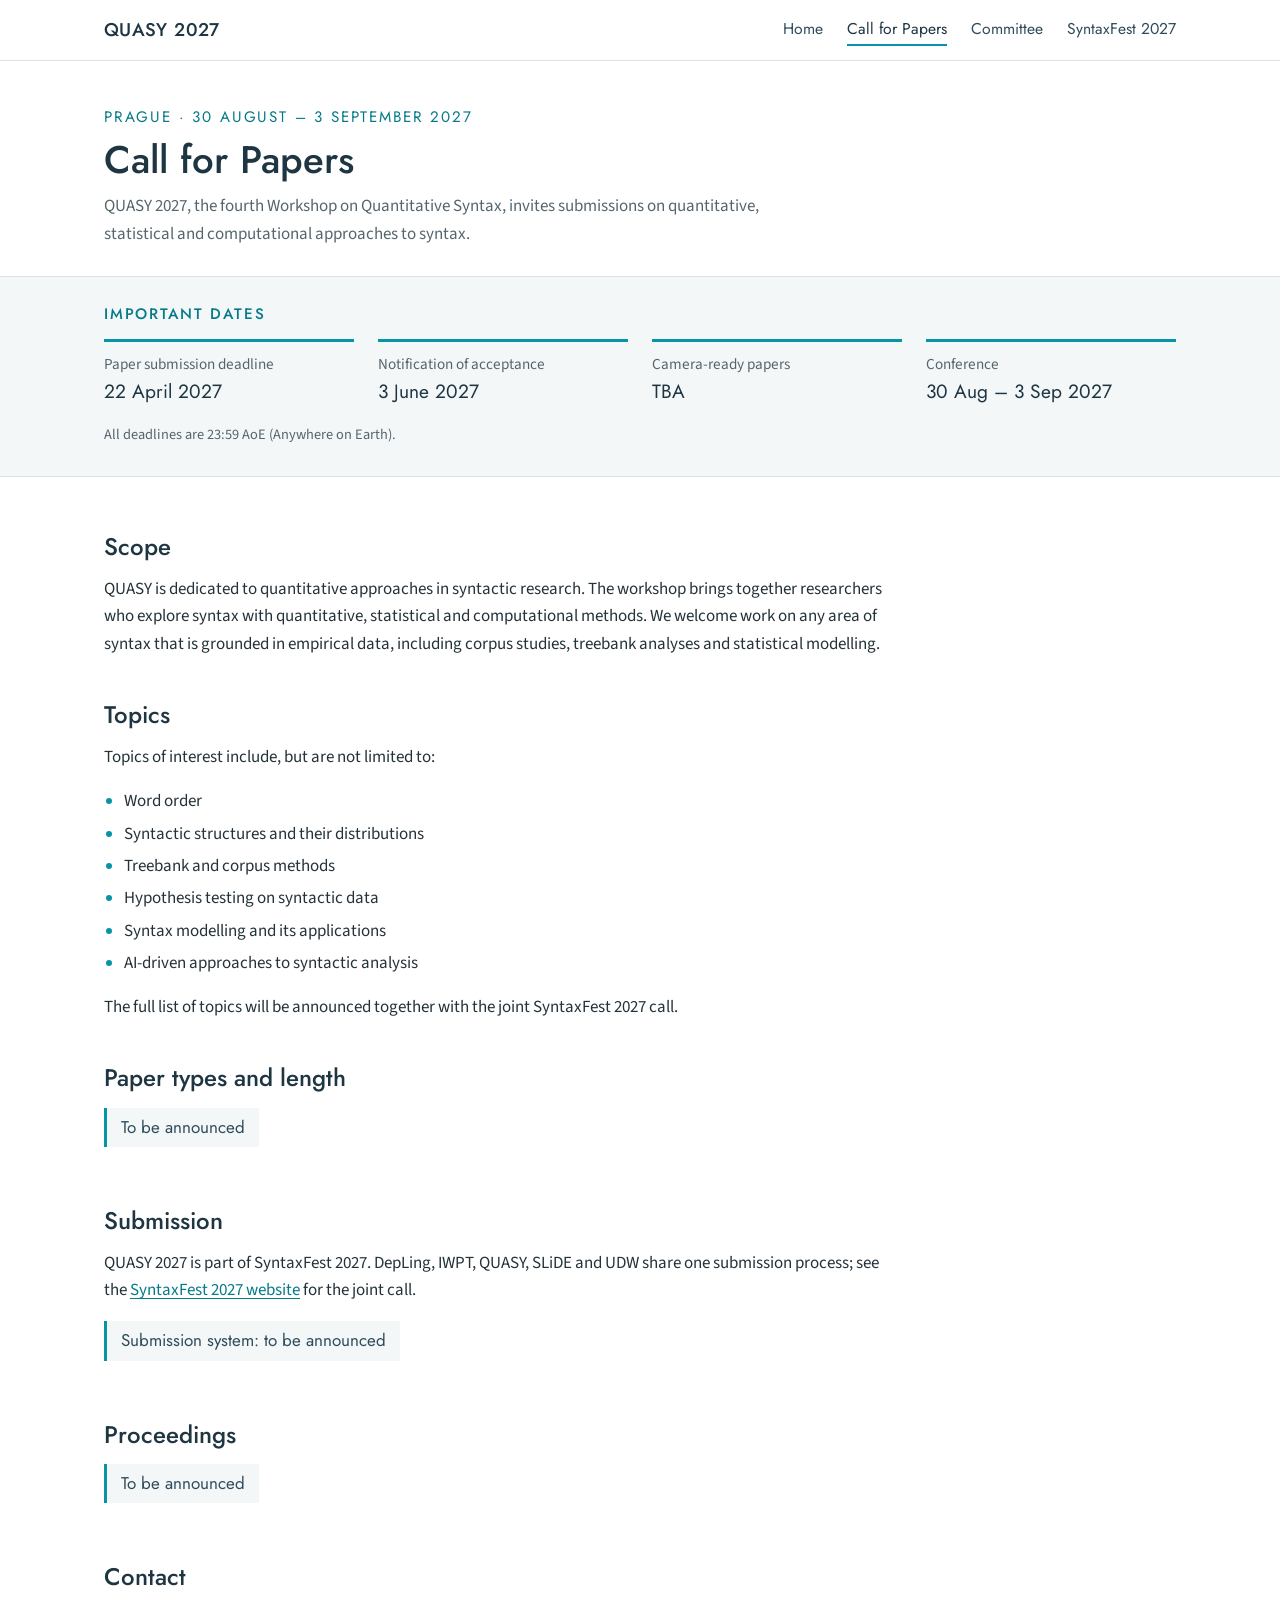
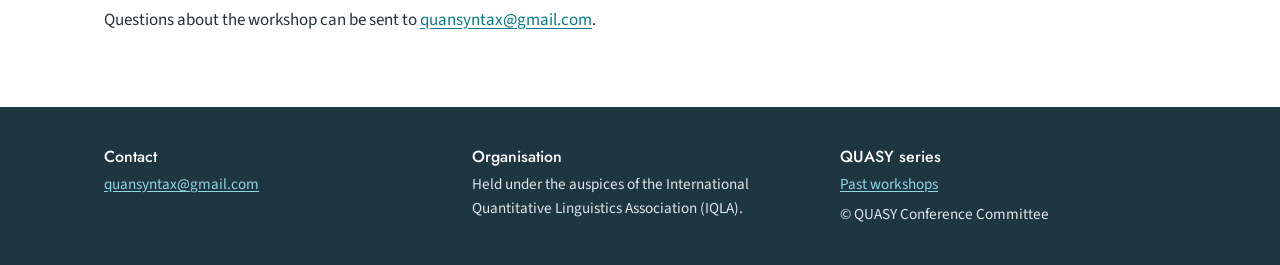
==== cfp.html @ 12ba5b1e "QUASY 2027 website: home, call for papers, committee Co-Authored-By: Claude Opus 5.5 <noreply@anthro" ====
<!DOCTYPE html>
<html lang="en">
<head>
  <meta charset="utf-8">
  <meta name="viewport" content="width=device-width, initial-scale=1">
  <title>Call for Papers – QUASY 2027</title>
  <meta name="description" content="Call for Papers for QUASY 2027, the fourth Workshop on Quantitative Syntax, Prague, 30 August – 3 September 2027.">
  <link rel="preconnect" href="https://fonts.googleapis.com">
  <link rel="preconnect" href="https://fonts.gstatic.com" crossorigin>
  <link href="https://fonts.googleapis.com/css2?family=Jost:wght@400;500&family=Source+Sans+3:ital,wght@0,400;0,600;1,400&display=swap" rel="stylesheet">
  <link rel="stylesheet" href="css/style.css">
</head>
<body>

<nav class="site-nav" aria-label="Main">
  <div class="wrap">
    <a class="brand" href="index.html">QUASY 2027</a>
    <ul>
      <li><a href="index.html">Home</a></li>
      <li><a href="cfp.html" aria-current="page">Call for Papers</a></li>
      <li><a href="committee.html">Committee</a></li>
      <li><a href="https://syntaxfest.github.io/syntaxfest27/">SyntaxFest 2027</a></li>
    </ul>
  </div>
</nav>

<header class="page-head">
  <div class="wrap">
    <p class="kicker">Prague · 30 August – 3 September 2027</p>
    <h1>Call for Papers</h1>
    <p class="lead">QUASY 2027, the fourth Workshop on Quantitative Syntax, invites submissions on quantitative, statistical and computational approaches to syntax.</p>
  </div>
</header>

<main>
  <section class="dates" aria-labelledby="dates-title">
    <div class="wrap">
      <h2 id="dates-title">Important dates</h2>
      <ol>
        <li><span class="what">Paper submission deadline</span><span class="when">22 April 2027</span></li>
        <li><span class="what">Notification of acceptance</span><span class="when">3 June 2027</span></li>
        <li><span class="what">Camera-ready papers</span><span class="when">TBA</span></li>
        <li><span class="what">Conference</span><span class="when">30 Aug – 3 Sep 2027</span></li>
      </ol>
      <p class="note">All deadlines are 23:59 AoE (Anywhere on Earth).</p>
    </div>
  </section>

  <section class="section">
    <div class="wrap"><div class="prose">
      <h2>Scope</h2>
      <p>QUASY is dedicated to quantitative approaches in syntactic research. The workshop brings together researchers who explore syntax with quantitative, statistical and computational methods. We welcome work on any area of syntax that is grounded in empirical data, including corpus studies, treebank analyses and statistical modelling.</p>

      <h2>Topics</h2>
      <p>Topics of interest include, but are not limited to:</p>
      <ul>
        <li>Word order</li>
        <li>Syntactic structures and their distributions</li>
        <li>Treebank and corpus methods</li>
        <li>Hypothesis testing on syntactic data</li>
        <li>Syntax modelling and its applications</li>
        <li>AI-driven approaches to syntactic analysis</li>
      </ul>
      <p>The full list of topics will be announced together with the joint SyntaxFest 2027 call.</p>

      <h2>Paper types and length</h2>
      <p class="tba">To be announced</p>

      <h2>Submission</h2>
      <p>QUASY 2027 is part of SyntaxFest 2027. DepLing, IWPT, QUASY, SLiDE and UDW share one submission process; see the <a href="https://syntaxfest.github.io/syntaxfest27/">SyntaxFest 2027 website</a> for the joint call.</p>
      <p class="tba">Submission system: to be announced</p>

      <h2>Proceedings</h2>
      <p class="tba">To be announced</p>

      <h2>Contact</h2>
      <p>Questions about the workshop can be sent to <a href="mailto:quansyntax@gmail.com">quansyntax@gmail.com</a>.</p>
    </div></div>
  </section>
</main>

<footer class="site-footer">
  <div class="wrap">
    <div class="cols">
      <div>
        <h2>Contact</h2>
        <p><a href="mailto:quansyntax@gmail.com">quansyntax@gmail.com</a></p>
      </div>
      <div>
        <h2>Organisation</h2>
        <p>Held under the auspices of the International Quantitative Linguistics Association (IQLA).</p>
      </div>
      <div>
        <h2>QUASY series</h2>
        <p><a href="https://quansyntax.github.io/quasy/">Past workshops</a></p>
        <p>© QUASY Conference Committee</p>
      </div>
    </div>
  </div>
</footer>

</body>
</html>
---- css/style.css ----
/* QUASY 2027 — shared stylesheet
   Colours are defined once here; change them in this block only. */
:root {
  --ink: #1E3542;          /* deep logo slate: headings, footer background */
  --slate: #2f4c5c;        /* logo slate */
  --teal: #0795a6;         /* logo teal: rules, dots, decorative lines */
  --teal-text: #067a88;    /* darker teal for text links and small labels (AA on white) */
  --teal-light: #8fd8e1;   /* links on the dark footer */
  --accent-button: var(--teal-text); /* primary button; try #B4472E (terracotta) */
  --text: #24323a;
  --muted: #55656e;
  --bg: #ffffff;
  --bg-soft: #f4f7f8;
  --line: #dbe3e6;

  --font-head: "Jost", "Futura", "Century Gothic", "Avenir Next", sans-serif;
  --font-body: "Source Sans 3", "Segoe UI", "Helvetica Neue", Arial, sans-serif;
  --wrap: 1120px;
}

*, *::before, *::after { box-sizing: border-box; }

html { scroll-behavior: smooth; }

body {
  margin: 0;
  background: var(--bg);
  color: var(--text);
  font-family: var(--font-body);
  font-size: 1.0625rem;
  line-height: 1.6;
  /* keep the footer at the bottom on short pages */
  min-height: 100vh;
  display: flex;
  flex-direction: column;
}
main { flex: 1 0 auto; }

img { max-width: 100%; display: block; }

a { color: var(--teal-text); text-underline-offset: 0.15em; }
a:hover { color: var(--ink); }

h1, h2, h3 {
  font-family: var(--font-head);
  color: var(--ink);
  font-weight: 500;
  line-height: 1.2;
  margin: 0 0 0.6em;
}

.wrap {
  max-width: var(--wrap);
  margin: 0 auto;
  padding: 0 24px;
}

.visually-hidden {
  position: absolute !important;
  width: 1px; height: 1px;
  overflow: hidden;
  clip: rect(0 0 0 0);
  white-space: nowrap;
}

/* ---------- Navigation ---------- */
.site-nav {
  background: var(--bg);
  border-bottom: 1px solid var(--line);
}
.site-nav .wrap {
  display: flex;
  align-items: center;
  justify-content: space-between;
  gap: 16px;
  min-height: 60px;
}
.site-nav .brand {
  font-family: var(--font-head);
  font-weight: 500;
  font-size: 1.15rem;
  color: var(--ink);
  text-decoration: none;
  letter-spacing: 0.02em;
}
.site-nav ul {
  list-style: none;
  display: flex;
  flex-wrap: wrap;
  gap: 4px 24px;
  margin: 0;
  padding: 0;
}
.site-nav ul a {
  font-family: var(--font-head);
  color: var(--slate);
  text-decoration: none;
  font-size: 0.98rem;
  padding: 4px 0;
  border-bottom: 2px solid transparent;
}
.site-nav ul a:hover,
.site-nav ul a[aria-current="page"] {
  color: var(--ink);
  border-bottom-color: var(--teal);
}

/* ---------- Hero banner ---------- */
.hero {
  background: var(--bg);
  display: grid;
  /* narrower, taller photo column: the square photo shows almost whole,
     so the bridge tower and arches stay in view above the swans */
  grid-template-columns: minmax(0, 1.2fr) minmax(0, 0.8fr);
  height: clamp(380px, 58vh, 500px);
}
.hero-text {
  /* align the text with the .wrap column on wide screens */
  padding: 32px 48px 32px max(24px, calc((100vw - var(--wrap)) / 2 + 24px));
  display: flex;
  flex-direction: column;
  justify-content: center;
}
.hero-logo {
  width: min(400px, 100%);
  height: auto;
  margin-bottom: 20px;
}
.hero-kicker {
  font-family: var(--font-head);
  font-size: 1.3rem;
  color: var(--ink);
  margin: 0 0 4px;
}
.hero-meta {
  color: var(--muted);
  margin: 0 0 22px;
}
.hero-photo {
  margin: 0;
  overflow: hidden;
}
.hero-photo img {
  width: 100%;
  height: 100%;
  object-fit: cover;
  /* favour the top: keep the bridge tower's spire, then the swans below */
  object-position: 50% 15%;
}

.buttons { display: flex; flex-wrap: wrap; gap: 12px; }
.btn {
  display: inline-block;
  font-family: var(--font-head);
  font-size: 1rem;
  padding: 10px 22px;
  border-radius: 3px;
  text-decoration: none;
  border: 2px solid var(--accent-button);
}
.btn-primary { background: var(--accent-button); color: #fff; }
.btn-primary:hover { background: var(--ink); border-color: var(--ink); color: #fff; }
.btn-secondary { color: var(--teal-text); border-color: var(--teal-text); background: transparent; }
.btn-secondary:hover { color: var(--ink); border-color: var(--ink); }

/* ---------- Important dates ---------- */
.dates {
  background: var(--bg-soft);
  border-top: 1px solid var(--line);
  border-bottom: 1px solid var(--line);
  padding: 28px 0 30px;
}
.dates h2 {
  font-size: 0.95rem;
  text-transform: uppercase;
  letter-spacing: 0.12em;
  color: var(--teal-text);
  margin-bottom: 16px;
}
.dates ol {
  list-style: none;
  margin: 0;
  padding: 0;
  display: grid;
  grid-template-columns: repeat(4, minmax(0, 1fr));
  gap: 24px;
}
.dates li {
  border-top: 3px solid var(--teal);
  padding-top: 10px;
}
.dates .what {
  display: block;
  font-size: 0.95rem;
  color: var(--muted);
}
.dates .when {
  display: block;
  font-family: var(--font-head);
  font-size: 1.2rem;
  color: var(--ink);
}
.dates .note {
  margin: 16px 0 0;
  font-size: 0.9rem;
  color: var(--muted);
}

/* ---------- Content sections ---------- */
.section { padding: 56px 0; }
.section h2 { font-size: 1.75rem; }

.welcome .wrap {
  display: grid;
  grid-template-columns: minmax(0, 3fr) minmax(0, 2fr);
  gap: 56px;
}
.welcome p { margin: 0 0 1em; }

.topics h3 {
  font-size: 0.95rem;
  text-transform: uppercase;
  letter-spacing: 0.12em;
  color: var(--teal-text);
  margin-top: 6px;
}
.topics ul {
  list-style: none;
  margin: 0 0 16px;
  padding: 0;
}
.topics li {
  position: relative;
  padding: 6px 0 6px 22px;
  border-bottom: 1px solid var(--line);
}
.topics li::before {         /* a tree node */
  content: "";
  position: absolute;
  left: 2px;
  top: 0.95em;
  width: 8px;
  height: 8px;
  border-radius: 50%;
  background: var(--teal);
}

/* Small dependency-tree ornament used as a section divider */
.tree-rule {
  display: flex;
  align-items: center;
  gap: 14px;
  width: 100%;
  max-width: var(--wrap);
  margin: 0 auto;
  padding: 0 24px;
  color: var(--teal);
}
.tree-rule::before,
.tree-rule::after {
  content: "";
  flex: 1;
  height: 1px;
  background: var(--line);
}
.tree-rule svg { width: 46px; height: 26px; flex: none; }

.syntaxfest p { max-width: 46em; }

/* ---------- Inner pages (CFP, Committee) ---------- */
.page-head {
  padding: 44px 0 28px;
}
.page-head .kicker {
  font-family: var(--font-head);
  font-size: 0.95rem;
  text-transform: uppercase;
  letter-spacing: 0.12em;
  color: var(--teal-text);
  margin: 0 0 8px;
}
.page-head h1 { font-size: 2.4rem; margin-bottom: 10px; }
.page-head .lead { color: var(--muted); max-width: 40em; margin: 0; }

.prose { max-width: 46em; }
.prose h2 { font-size: 1.5rem; margin-top: 1.8em; }
.prose h2:first-child { margin-top: 0; }
.prose p, .prose ul { margin: 0 0 1em; }
.prose ul { padding-left: 1.2em; }
.prose li { margin-bottom: 0.3em; }
.prose li::marker { color: var(--teal); }

/* "To be announced" placeholder */
.tba {
  display: inline-block;
  font-family: var(--font-head);
  color: var(--slate);
  background: var(--bg-soft);
  border-left: 3px solid var(--teal);
  padding: 6px 14px;
}

/* Two committee groups side by side */
.committee-groups {
  display: grid;
  grid-template-columns: repeat(2, minmax(0, 1fr));
  gap: 40px;
}
.committee-groups h2 { font-size: 1.5rem; }

/* ---------- Footer ---------- */
.site-footer {
  background: var(--ink);
  color: #dfe8ec;
  padding: 40px 0 32px;
  font-size: 0.95rem;
}
.site-footer a { color: var(--teal-light); }
.site-footer a:hover { color: #fff; }
.site-footer .cols {
  display: grid;
  grid-template-columns: repeat(3, minmax(0, 1fr));
  gap: 32px;
}
.site-footer h2 {
  color: #fff;
  font-size: 1rem;
  margin-bottom: 6px;
}
.site-footer p { margin: 0 0 6px; }
.site-footer .credit {
  margin-top: 28px;
  padding-top: 16px;
  border-top: 1px solid rgba(255, 255, 255, 0.15);
  font-size: 0.85rem;
  color: #b9c8cf;
}

/* ---------- Narrow screens ---------- */
@media (max-width: 860px) {
  .hero {
    grid-template-columns: 1fr;
    height: auto;
  }
  .hero-text { padding: 20px 24px 18px; }
  .hero-logo { width: min(240px, 70%); margin-bottom: 12px; }
  .hero-photo { aspect-ratio: 4 / 3; }
  .hero-photo img { object-position: 50% 40%; }

  .dates ol { grid-template-columns: repeat(2, minmax(0, 1fr)); gap: 18px 20px; }
  .welcome .wrap { grid-template-columns: 1fr; gap: 24px; }
  .committee-groups { grid-template-columns: 1fr; gap: 28px; }
  .page-head { padding: 32px 0 20px; }
  .page-head h1 { font-size: 2rem; }
  .site-footer .cols { grid-template-columns: 1fr; gap: 20px; }
}

@media (max-width: 520px) {
  .site-nav .wrap { flex-direction: column; align-items: flex-start; gap: 2px; padding-top: 10px; padding-bottom: 8px; }
  .site-nav ul { gap: 2px 18px; }
  .hero-kicker { font-size: 1.15rem; }
  .hero-meta { margin-bottom: 16px; }
  .btn { padding: 9px 18px; }
  .dates .when { font-size: 1.05rem; }
  .section { padding: 40px 0; }
}
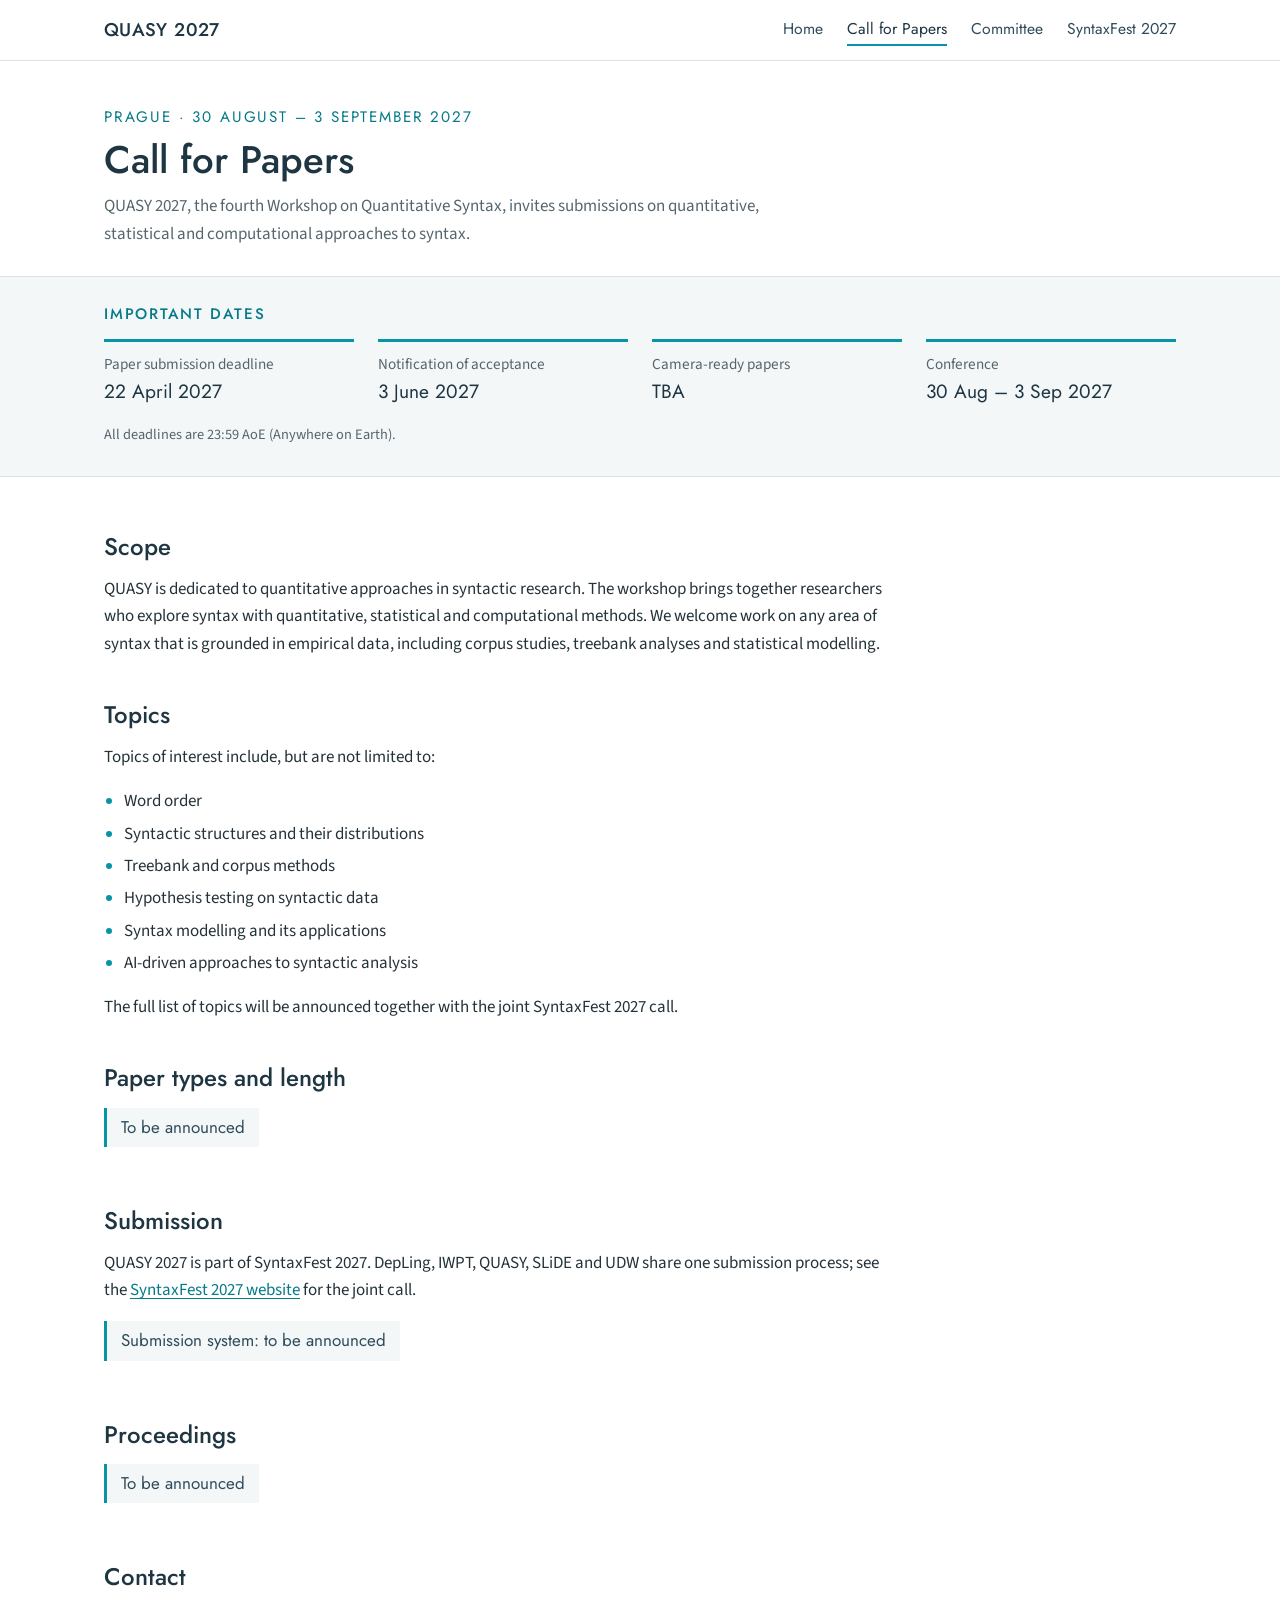
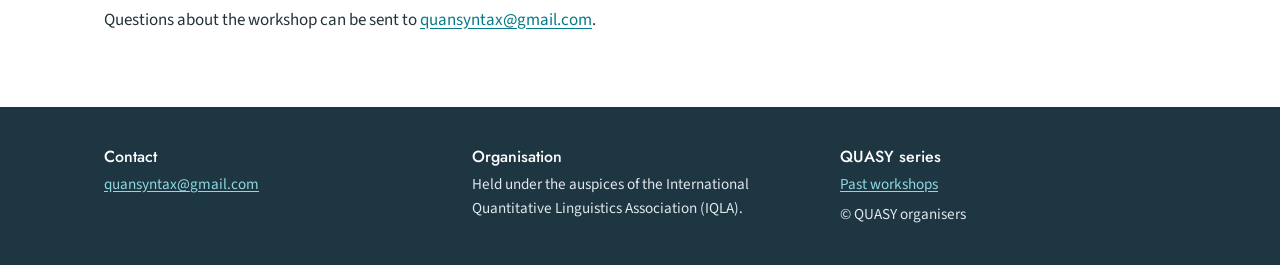
==== commit 9b092783: "Add chairs, favicon, link previews and README - Committee page: list the workshop chairs - Favicon (" ====
--- a/cfp.html
+++ b/cfp.html
@@ -9,6 +9,20 @@
   <link rel="preconnect" href="https://fonts.gstatic.com" crossorigin>
   <link href="https://fonts.googleapis.com/css2?family=Jost:wght@400;500&family=Source+Sans+3:ital,wght@0,400;0,600;1,400&display=swap" rel="stylesheet">
   <link rel="stylesheet" href="css/style.css">
+  <link rel="icon" href="images/favicon.svg" type="image/svg+xml">
+  <link rel="icon" href="images/favicon-32.png" sizes="32x32" type="image/png">
+  <link rel="apple-touch-icon" href="images/apple-touch-icon.png">
+  <!-- Link previews (email, chat, social media) -->
+  <meta property="og:type" content="website">
+  <meta property="og:site_name" content="QUASY 2027">
+  <meta property="og:title" content="Call for Papers – QUASY 2027">
+  <meta property="og:description" content="QUASY 2027, the fourth Workshop on Quantitative Syntax, invites submissions. Deadline: 22 April 2027. Prague, part of SyntaxFest 2027.">
+  <meta property="og:url" content="https://quansyntax.github.io/quasy2027/cfp.html">
+  <meta property="og:image" content="https://quansyntax.github.io/quasy2027/images/og-image.jpg">
+  <meta property="og:image:width" content="1200">
+  <meta property="og:image:height" content="630">
+  <meta property="og:image:alt" content="A swan and its cygnet on the Vltava in front of Charles Bridge, Prague">
+  <meta name="twitter:card" content="summary_large_image">
 </head>
 <body>
 
@@ -93,7 +107,7 @@
       <div>
         <h2>QUASY series</h2>
         <p><a href="https://quansyntax.github.io/quasy/">Past workshops</a></p>
-        <p>© QUASY Conference Committee</p>
+        <p>© QUASY organisers</p>
       </div>
     </div>
   </div>
--- a/css/style.css
+++ b/css/style.css
@@ -308,6 +308,21 @@
 }
 .committee-groups h2 { font-size: 1.5rem; }
 
+/* People lists (chairs, committees) */
+.people { list-style: none; margin: 0; padding: 0; }
+.people li {
+  padding: 10px 0;
+  border-bottom: 1px solid var(--line);
+}
+.people li:first-child { border-top: 1px solid var(--line); }
+.people .name {
+  display: block;
+  font-family: var(--font-head);
+  font-size: 1.15rem;
+  color: var(--ink);
+}
+.people .affil { display: block; color: var(--muted); }
+
 /* ---------- Footer ---------- */
 .site-footer {
   background: var(--ink);
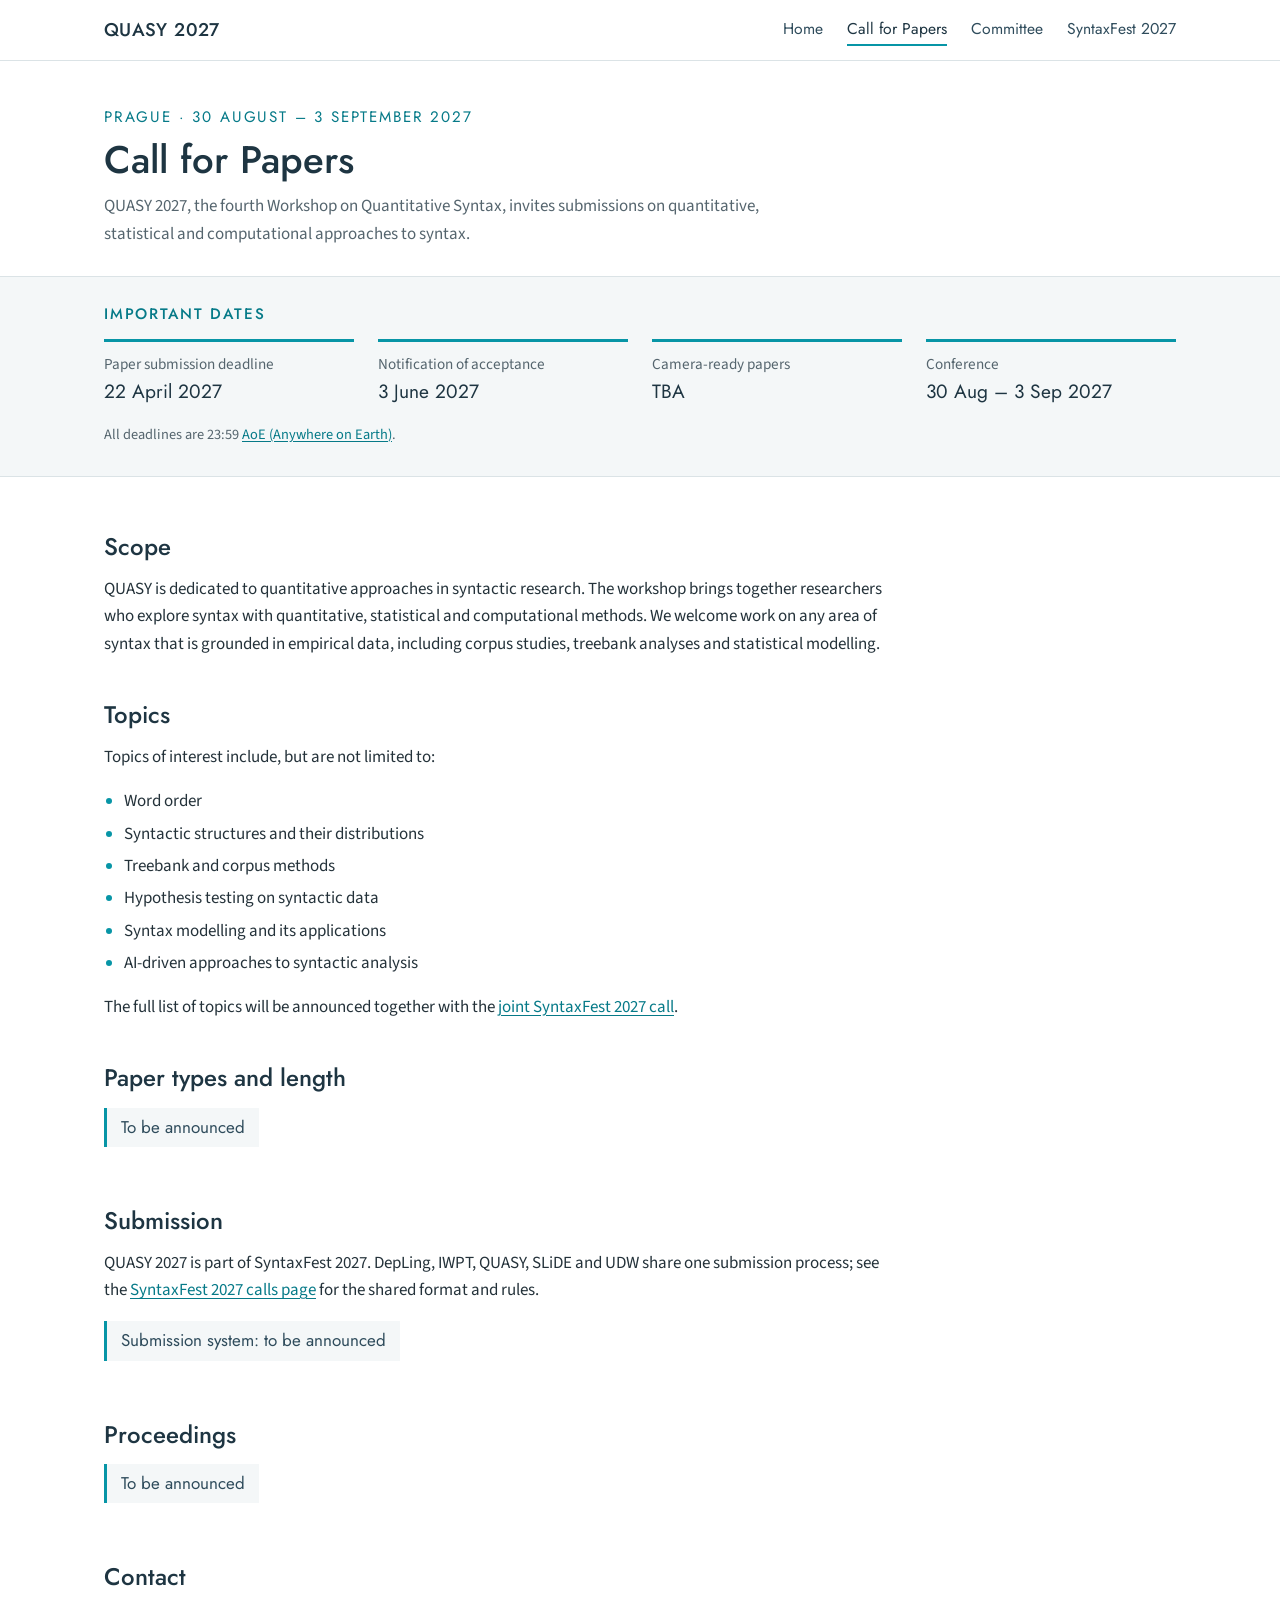
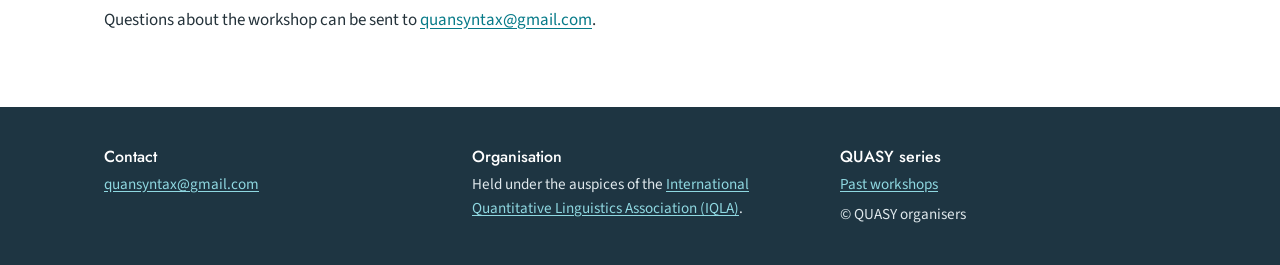
==== commit 3f9ad020: "Link AoE, IQLA and SyntaxFest registration, venue, visa and calls pages Co-Authored-By: Claude Opus " ====
--- a/cfp.html
+++ b/cfp.html
@@ -56,7 +56,7 @@
         <li><span class="what">Camera-ready papers</span><span class="when">TBA</span></li>
         <li><span class="what">Conference</span><span class="when">30 Aug – 3 Sep 2027</span></li>
       </ol>
-      <p class="note">All deadlines are 23:59 AoE (Anywhere on Earth).</p>
+      <p class="note">All deadlines are 23:59 <a href="https://www.timeanddate.com/time/zones/aoe">AoE (Anywhere on Earth)</a>.</p>
     </div>
   </section>
 
@@ -75,13 +75,13 @@
         <li>Syntax modelling and its applications</li>
         <li>AI-driven approaches to syntactic analysis</li>
       </ul>
-      <p>The full list of topics will be announced together with the joint SyntaxFest 2027 call.</p>
+      <p>The full list of topics will be announced together with the <a href="https://syntaxfest.github.io/syntaxfest27/calls.html">joint SyntaxFest 2027 call</a>.</p>
 
       <h2>Paper types and length</h2>
       <p class="tba">To be announced</p>
 
       <h2>Submission</h2>
-      <p>QUASY 2027 is part of SyntaxFest 2027. DepLing, IWPT, QUASY, SLiDE and UDW share one submission process; see the <a href="https://syntaxfest.github.io/syntaxfest27/">SyntaxFest 2027 website</a> for the joint call.</p>
+      <p>QUASY 2027 is part of SyntaxFest 2027. DepLing, IWPT, QUASY, SLiDE and UDW share one submission process; see the <a href="https://syntaxfest.github.io/syntaxfest27/calls.html">SyntaxFest 2027 calls page</a> for the shared format and rules.</p>
       <p class="tba">Submission system: to be announced</p>
 
       <h2>Proceedings</h2>
@@ -102,7 +102,7 @@
       </div>
       <div>
         <h2>Organisation</h2>
-        <p>Held under the auspices of the International Quantitative Linguistics Association (IQLA).</p>
+        <p>Held under the auspices of the <a href="https://iqla.org/">International Quantitative Linguistics Association (IQLA)</a>.</p>
       </div>
       <div>
         <h2>QUASY series</h2>
